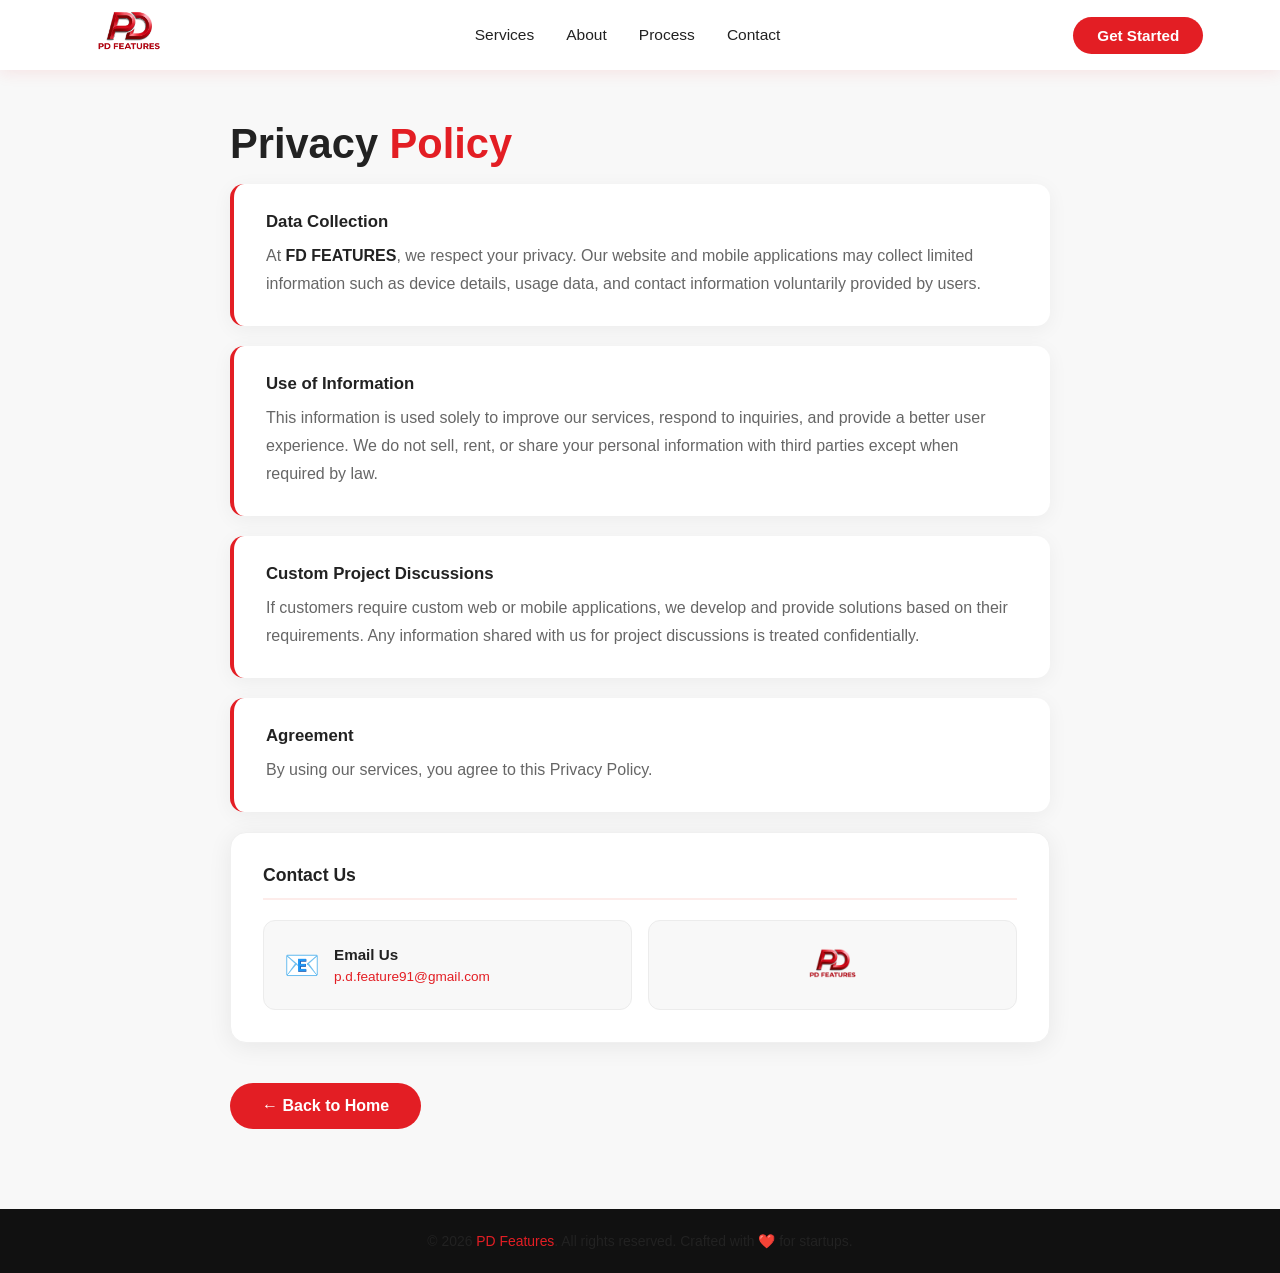
==== privacy-policy.html @ 1dca8a47 "new feature" ====
<!DOCTYPE html>
<html lang="en">
<head>
  <meta charset="UTF-8" />
  <meta name="viewport" content="width=device-width, initial-scale=1.0" />
  <title>Privacy Policy — FD Features</title>
  <link rel="stylesheet" href="style.css" />
  <link rel="icon" type="image/png" href="PDLOGO_Formal.png" />
</head>
<body>

<!-- NAV -->
<nav>
  <div class="nav-logo">
    <a href="index.html"><img src="PDLOGO_Formal.png" alt="PD Features Logo" /></a>
  </div>
  <ul class="nav-links">
    <li><a href="index.html#services">Services</a></li>
    <li><a href="index.html#about">About</a></li>
    <li><a href="index.html#process">Process</a></li>
    <li><a href="index.html#contact">Contact</a></li>
  </ul>
  <a href="index.html#contact" class="nav-cta">Get Started</a>
</nav>

<!-- PRIVACY POLICY -->
<section class="privacy-page">
  <div class="privacy-page-inner">
    <h1 class="section-title">Privacy <span>Policy</span></h1>
    <div class="privacy-block">
      <h3>Data Collection</h3>
      <p>At <strong>FD FEATURES</strong>, we respect your privacy. Our website and mobile applications may collect limited information such as device details, usage data, and contact information voluntarily provided by users.</p>
    </div>

    <div class="privacy-block">
      <h3>Use of Information</h3>
      <p>This information is used solely to improve our services, respond to inquiries, and provide a better user experience. We do not sell, rent, or share your personal information with third parties except when required by law.</p>
    </div>

    <div class="privacy-block">
      <h3>Custom Project Discussions</h3>
      <p>If customers require custom web or mobile applications, we develop and provide solutions based on their requirements. Any information shared with us for project discussions is treated confidentially.</p>
    </div>

    <div class="privacy-block">
      <h3>Agreement</h3>
      <p>By using our services, you agree to this Privacy Policy.</p>
    </div>

    <div class="privacy-contact-box">
      <h4>Contact Us</h4>
      <div class="privacy-contact-cards">
        <a href="mailto:p.d.feature91@gmail.com" class="privacy-contact-tile">
          <div class="pct-icon">📧</div>
          <div>
            <strong>Email Us</strong>
            <span>p.d.feature91@gmail.com</span>
          </div>
        </a>
        <div class="privacy-contact-tile">
          <div class="pct-logo">
            <img src="PDLOGO_Formal.png" alt="FD Features" />
          </div>
        </div>
      </div>
    </div>

    <a href="index.html" class="btn-primary privacy-back">← Back to Home</a>
  </div>
</section>

<!-- FOOTER BOTTOM -->
<div class="footer-bottom" style="background:#111;">
  <p>&copy; 2026 <span>PD Features</span>. All rights reserved. Crafted with ❤️ for startups.</p>
</div>

</body>
</html>
---- style.css ----
* { margin: 0; padding: 0; box-sizing: border-box; }

:root {
  --red: #e31e24;
  --dark-red: #b71c1c;
  --white: #ffffff;
  --light: #fff5f5;
  --gray: #f8f8f8;
  --text: #222222;
  --muted: #666666;
}

html { scroll-behavior: smooth; }

body {
  font-family: 'Segoe UI', Tahoma, Geneva, Verdana, sans-serif;
  color: var(--text);
  background: var(--white);
}

/* NAV */
nav {
  position: fixed; top: 0; width: 100%; z-index: 1000;
  background: var(--white);
  box-shadow: 0 2px 16px rgba(227,30,36,0.10);
  display: flex; align-items: center; justify-content: space-between;
  padding: 0 6%;
  height: 70px;
}
.nav-logo img { height: 70px; object-fit: contain; background: transparent; }
.nav-links { display: flex; gap: 32px; list-style: none; }
.nav-links a {
  text-decoration: none; color: var(--text);
  font-weight: 500; font-size: 0.97rem;
  transition: color 0.2s;
}
.nav-links a:hover { color: var(--red); }
.nav-cta {
  background: var(--red); color: var(--white);
  border: none; padding: 10px 24px;
  border-radius: 25px; font-weight: 600;
  cursor: pointer; font-size: 0.95rem;
  transition: background 0.2s;
  text-decoration: none;
}
.nav-cta:hover { background: var(--dark-red); }

/* HERO */
.hero {
  min-height: 100vh;
  background: linear-gradient(135deg, #fff 55%, #fff0f0 100%);
  display: flex; align-items: center;
  padding: 100px 6% 60px;
  gap: 60px;
}
.hero-text { flex: 1; }
.hero-badge {
  display: inline-block;
  background: #fdecea; color: var(--red);
  padding: 6px 18px; border-radius: 20px;
  font-size: 0.85rem; font-weight: 600;
  margin-bottom: 20px; letter-spacing: 1px;
}
.hero-text h1 {
  font-size: clamp(2.2rem, 5vw, 3.6rem);
  font-weight: 800; line-height: 1.15;
  margin-bottom: 20px;
  color: var(--text);
}
.hero-text h1 span { color: var(--red); }
.hero-text p {
  font-size: 1.15rem; color: var(--muted);
  line-height: 1.7; margin-bottom: 36px;
  max-width: 500px;
}
.hero-btns { display: flex; gap: 16px; flex-wrap: wrap; }
.btn-primary {
  background: var(--red); color: var(--white);
  padding: 14px 32px; border-radius: 30px;
  text-decoration: none; font-weight: 700;
  font-size: 1rem; transition: background 0.2s, transform 0.2s;
}
.btn-primary:hover { background: var(--dark-red); transform: translateY(-2px); }
.btn-outline {
  border: 2px solid var(--red); color: var(--red);
  padding: 12px 30px; border-radius: 30px;
  text-decoration: none; font-weight: 700;
  font-size: 1rem; transition: all 0.2s;
}
.btn-outline:hover { background: var(--red); color: var(--white); }
.hero-img { flex: 1; display: flex; justify-content: center; }
.hero-img img {
  max-width: 600px; width: 100%;
  filter: drop-shadow(0 20px 60px rgba(227,30,36,0.18));
  animation: float 4s ease-in-out infinite;
}
@keyframes float {
  0%,100% { transform: translateY(0); }
  50% { transform: translateY(-16px); }
}



/* SECTIONS */
section { padding: 90px 6%; }
.section-tag {
  display: inline-block;
  background: #fdecea; color: var(--red);
  padding: 5px 16px; border-radius: 20px;
  font-size: 0.8rem; font-weight: 700;
  letter-spacing: 1.5px; text-transform: uppercase;
  margin-bottom: 14px;
}
.section-title {
  font-size: clamp(1.8rem, 3.5vw, 2.6rem);
  font-weight: 800; margin-bottom: 16px;
}
.section-title span { color: var(--red); }
.section-sub { color: var(--muted); font-size: 1.05rem; line-height: 1.7; max-width: 580px; }

/* SERVICES */
.services { background: var(--gray); }
.services-header { text-align: center; margin-bottom: 60px; }
.services-header .section-sub { margin: 0 auto; }
.services-grid {
  display: grid;
  grid-template-columns: repeat(auto-fit, minmax(260px, 1fr));
  gap: 28px;
  justify-items: center;
}
.service-card {
  background: var(--white);
  border-radius: 16px;
  padding: 36px 28px;
  box-shadow: 0 4px 24px rgba(0,0,0,0.06);
  transition: transform 0.25s, box-shadow 0.25s;
  position: relative; overflow: hidden;
  width: 100%;
}
.service-card::before {
  content: '';
  position: absolute; top: 0; left: 0;
  width: 4px; height: 100%;
  background: var(--red);
  transform: scaleY(0);
  transition: transform 0.25s;
  transform-origin: bottom;
}
.service-card:hover { transform: translateY(-6px); box-shadow: 0 12px 40px rgba(227,30,36,0.12); }
.service-card:hover::before { transform: scaleY(1); }
.service-icon {
  width: 60px; height: 60px;
  background: #fdecea; border-radius: 14px;
  display: flex; align-items: center; justify-content: center;
  font-size: 1.8rem; margin-bottom: 20px;
}
.service-card h3 { font-size: 1.15rem; font-weight: 700; margin-bottom: 10px; }
.service-card p { color: var(--muted); font-size: 0.95rem; line-height: 1.65; }

/* ABOUT */
.about { background: var(--white); }
.about-inner {
  display: flex; gap: 80px; align-items: center; flex-wrap: wrap;
}
.about-img { flex: 1; min-width: 280px; }
.about-logo-wrap {
  background: linear-gradient(135deg, #fff0f0, #fff);
  border-radius: 24px;
  padding: 50px 40px;
  text-align: center;
  box-shadow: 0 8px 40px rgba(227,30,36,0.10);
}
.about-logo-wrap img { max-width: 260px; width: 100%; }
.about-text { flex: 1.2; min-width: 280px; }
.about-text p { color: var(--muted); line-height: 1.75; margin-bottom: 20px; font-size: 1.02rem; }
.features-list { list-style: none; margin-top: 24px; display: flex; flex-direction: column; gap: 12px; }
.features-list li {
  display: flex; align-items: center; gap: 12px;
  font-size: 0.97rem; font-weight: 500;
}
.features-list li::before {
  content: '✓';
  background: var(--red); color: white;
  width: 22px; height: 22px; border-radius: 50%;
  display: flex; align-items: center; justify-content: center;
  font-size: 0.75rem; font-weight: 800;
  flex-shrink: 0;
}

/* PROCESS */
.process { background: var(--light); }
.process-header { text-align: center; margin-bottom: 60px; }
.process-header .section-sub { margin: 0 auto; }
.process-steps {
  display: grid;
  grid-template-columns: repeat(auto-fit, minmax(200px, 1fr));
  gap: 24px;
}
.step {
  text-align: center; padding: 36px 24px;
  background: var(--white); border-radius: 16px;
  box-shadow: 0 4px 20px rgba(0,0,0,0.05);
  position: relative;
}
.step-num {
  width: 52px; height: 52px;
  background: var(--red); color: white;
  border-radius: 50%; font-size: 1.3rem;
  font-weight: 800; display: flex; align-items: center;
  justify-content: center; margin: 0 auto 20px;
}
.step h3 { font-size: 1.05rem; font-weight: 700; margin-bottom: 10px; }
.step p { color: var(--muted); font-size: 0.9rem; line-height: 1.6; }

/* PRIVACY PAGE */
.privacy-page {
  background: var(--gray);
  min-height: 100vh;
  padding: 120px 6% 80px;
}
.privacy-page-inner { max-width: 820px; margin: 0 auto; }
.privacy-updated { color: var(--muted); font-size: 0.9rem; margin-bottom: 40px; }
.privacy-block {
  background: var(--white);
  border-radius: 14px;
  padding: 28px 32px;
  margin-bottom: 20px;
  box-shadow: 0 4px 20px rgba(0,0,0,0.05);
  border-left: 4px solid var(--red);
}
.privacy-block h3 { font-size: 1.05rem; font-weight: 700; margin-bottom: 10px; color: var(--text); }
.privacy-block p { color: var(--muted); font-size: 1rem; line-height: 1.75; }
.privacy-block p strong { color: var(--text); }
.privacy-contact-box {
  border-radius: 16px;
  padding: 32px;
  margin-bottom: 36px;
  background: var(--white);
  box-shadow: 0 4px 24px rgba(0,0,0,0.07);
  border: 1px solid #f0f0f0;
}
.privacy-contact-box h4 {
  font-size: 1.1rem; font-weight: 800;
  color: var(--text); margin-bottom: 20px;
  padding-bottom: 12px;
  border-bottom: 2px solid #fdecea;
}
.privacy-contact-cards {
  display: grid;
  grid-template-columns: 1fr 1fr;
  gap: 16px;
}
.privacy-contact-tile {
  display: flex; align-items: center; gap: 14px;
  background: var(--gray);
  border-radius: 12px; padding: 18px 20px;
  text-decoration: none; color: var(--text);
  border: 1px solid #ececec;
  transition: box-shadow 0.2s, transform 0.2s;
}
.privacy-contact-tile:hover { box-shadow: 0 6px 20px rgba(227,30,36,0.10); transform: translateY(-2px); }
.pct-icon { font-size: 1.8rem; flex-shrink: 0; }
.privacy-contact-tile strong { display: block; font-size: 0.95rem; font-weight: 700; margin-bottom: 4px; color: var(--text); }
.privacy-contact-tile span { font-size: 0.85rem; color: var(--red); }
.pct-logo { display: flex; align-items: center; justify-content: center; width: 100%; }
.pct-logo img { height: 52px; object-fit: contain; }
@media (max-width: 540px) { .privacy-contact-cards { grid-template-columns: 1fr; } }
.privacy-back { display: inline-block; margin-top: 4px; }

/* CONTACT */
.contact { background: var(--white); }

/* FOOTER */
footer {
  background: #111; color: #aaa;
  padding: 0 0 0 0;
}
.footer-contact {
  background: var(--red);
  padding: 60px 6%;
  text-align: center;
}
.footer-tag {
  display: inline-block;
  background: rgba(255,255,255,0.2); color: var(--white);
  padding: 5px 16px; border-radius: 20px;
  font-size: 0.8rem; font-weight: 700;
  letter-spacing: 1.5px; text-transform: uppercase;
  margin-bottom: 14px;
}
.footer-contact h3 {
  font-size: clamp(1.6rem, 3vw, 2.2rem);
  font-weight: 800; color: var(--white);
  margin-bottom: 10px;
}
.footer-contact h3 span { color: #ffd0d0; }
.footer-contact > p { color: rgba(255,255,255,0.85); margin-bottom: 36px; font-size: 1rem; }
.footer-contact-cards {
  display: grid;
  grid-template-columns: repeat(auto-fit, minmax(220px, 1fr));
  gap: 16px; max-width: 900px; margin: 0 auto;
}
.footer-contact-card {
  background: rgba(255,255,255,0.12);
  border: 1px solid rgba(255,255,255,0.2);
  border-radius: 14px; padding: 20px 22px;
  display: flex; gap: 14px; align-items: center;
  text-decoration: none; color: var(--white);
  transition: background 0.2s, transform 0.2s;
  text-align: left;
}
.footer-contact-card:hover { background: rgba(255,255,255,0.22); transform: translateY(-3px); }
.footer-contact-card > span { font-size: 1.8rem; flex-shrink: 0; }
.footer-contact-card strong { display: block; font-size: 0.95rem; font-weight: 700; margin-bottom: 3px; }
.footer-contact-card em { font-style: normal; font-size: 0.85rem; color: rgba(255,255,255,0.8); }
.footer-inner {
  display: flex; gap: 50px; flex-wrap: wrap;
  padding: 50px 6% 36px;
  border-bottom: 1px solid #2a2a2a;
  margin-bottom: 0;
}
.footer-brand { flex: 1.5; min-width: 220px; }
.footer-brand img { height: 80px; margin-bottom: 16px; }
.footer-brand p { font-size: 0.93rem; line-height: 1.7; color: #ccc; }
.footer-col { flex: 1; min-width: 140px; }
.footer-col h4 { color: var(--white); font-size: 0.97rem; font-weight: 700; margin-bottom: 16px; }
.footer-col ul { list-style: none; display: flex; flex-direction: column; gap: 10px; }
.footer-col ul a { color: #aaa; text-decoration: none; font-size: 0.9rem; transition: color 0.2s; }
.footer-col ul a:hover { color: var(--red); }
.footer-bottom { text-align: center; font-size: 0.87rem; padding: 24px 6%; }
.footer-bottom span { color: var(--red); }

/* RESPONSIVE */
@media (max-width: 768px) {
  nav { padding: 0 4%; }
  .nav-links { display: none; }
  .hero { flex-direction: column; padding: 100px 5% 50px; text-align: center; }
  .hero-btns { justify-content: center; }
  .hero-text p { margin: 0 auto 36px; }
  .hero-img img { max-width: 280px; }
  .about-inner, .contact-inner { flex-direction: column; }
  .form-row { grid-template-columns: 1fr; }
  section { padding: 70px 5%; }
}
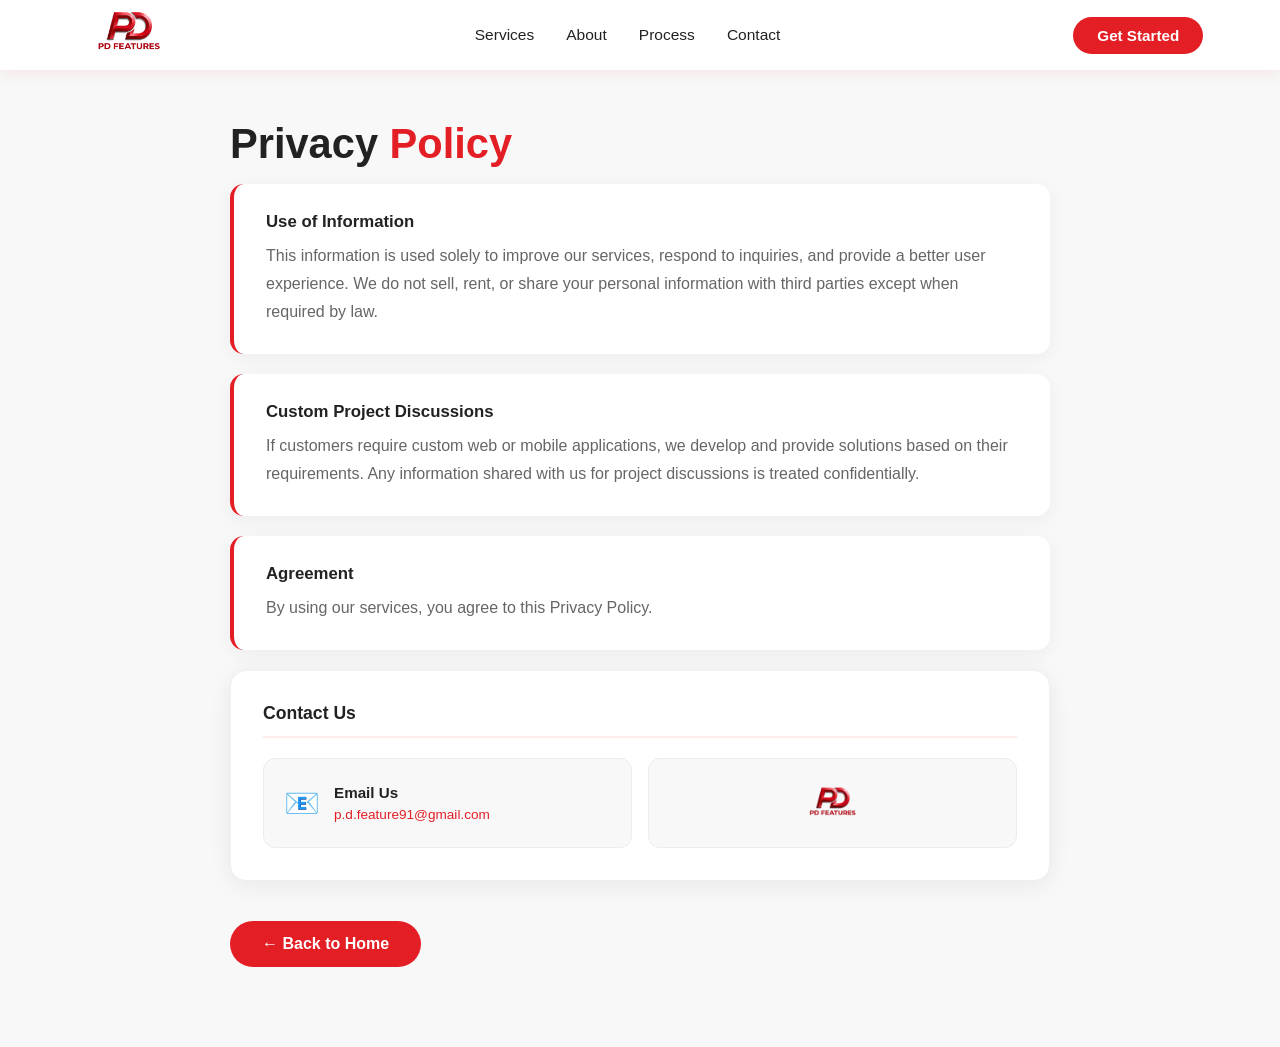
==== commit 15fab485: "new feature" ====
--- a/privacy-policy.html
+++ b/privacy-policy.html
@@ -27,12 +27,7 @@
 <section class="privacy-page">
   <div class="privacy-page-inner">
     <h1 class="section-title">Privacy <span>Policy</span></h1>
-    <div class="privacy-block">
-      <h3>Data Collection</h3>
-      <p>At <strong>FD FEATURES</strong>, we respect your privacy. Our website and mobile applications may collect limited information such as device details, usage data, and contact information voluntarily provided by users.</p>
-    </div>
-
-    <div class="privacy-block">
+<div class="privacy-block">
       <h3>Use of Information</h3>
       <p>This information is used solely to improve our services, respond to inquiries, and provide a better user experience. We do not sell, rent, or share your personal information with third parties except when required by law.</p>
     </div>
@@ -69,10 +64,5 @@
   </div>
 </section>
 
-<!-- FOOTER BOTTOM -->
-<div class="footer-bottom" style="background:#111;">
-  <p>&copy; 2026 <span>PD Features</span>. All rights reserved. Crafted with ❤️ for startups.</p>
-</div>
-
 </body>
 </html>
--- a/style.css
+++ b/style.css
@@ -320,7 +320,13 @@
   margin-bottom: 0;
 }
 .footer-brand { flex: 1.5; min-width: 220px; }
-.footer-brand img { height: 80px; margin-bottom: 16px; }
+.footer-brand img {
+  height: 80px; margin-bottom: 16px;
+  background: #fff;
+  border-radius: 12px;
+  padding: 8px 16px;
+  object-fit: contain;
+}
 .footer-brand p { font-size: 0.93rem; line-height: 1.7; color: #ccc; }
 .footer-col { flex: 1; min-width: 140px; }
 .footer-col h4 { color: var(--white); font-size: 0.97rem; font-weight: 700; margin-bottom: 16px; }
